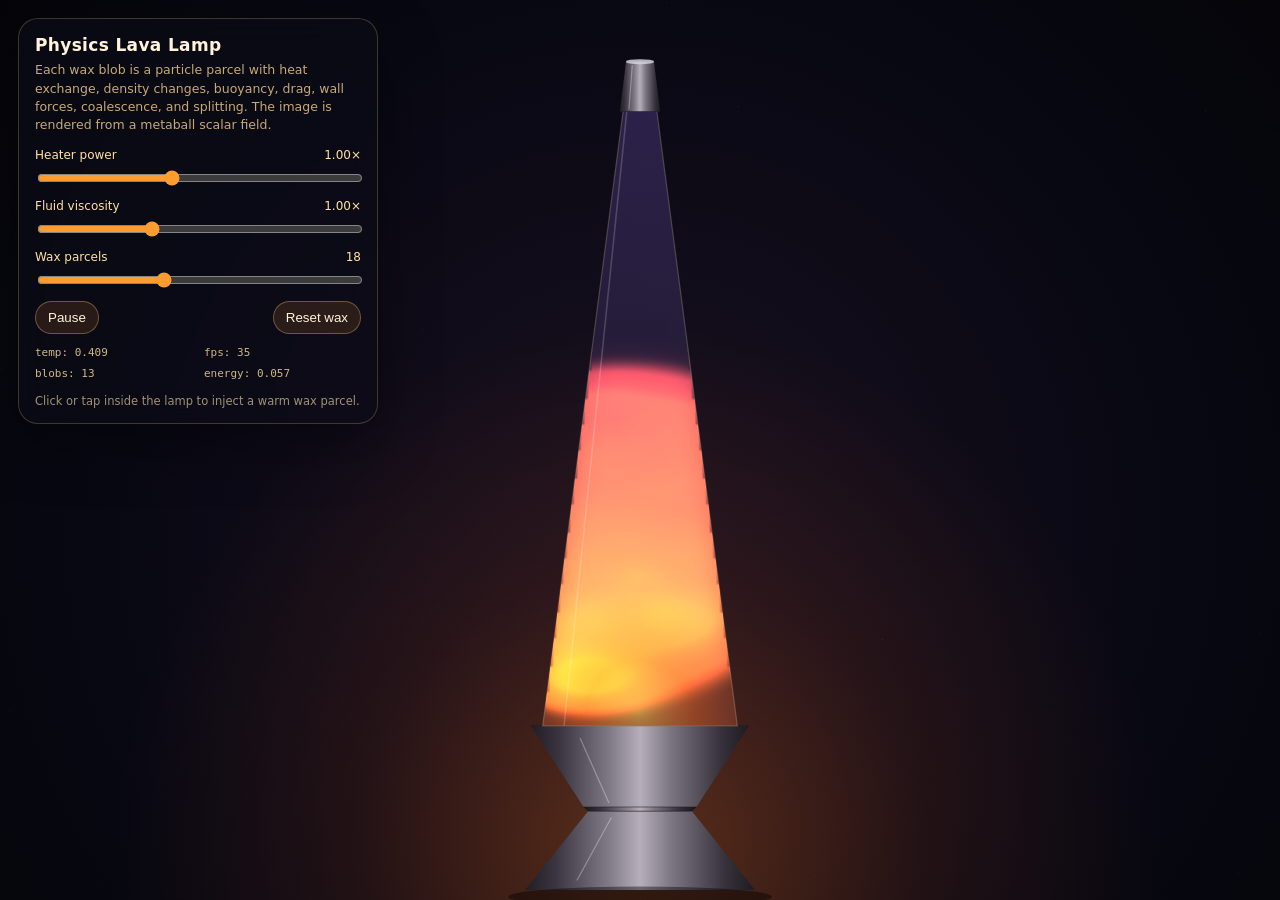
==== index.html @ b7b8f02c "Add index.html for GitHub Pages root serving Co-Authored-By: Claude Sonnet 4.6 (1M context) <noreply" ====
<!DOCTYPE html>
<html lang="en">
<head>
<meta charset="utf-8" />
<meta name="viewport" content="width=device-width, initial-scale=1" />
<title>Physics Lava Lamp Simulation</title>
<link rel="stylesheet" href="lamp.css" />
</head>
<body>
<canvas id="scene"></canvas>

<section class="hud" aria-label="Lava lamp controls">
  <h1>Physics Lava Lamp</h1>
  <p class="note">
    Each wax blob is a particle parcel with heat exchange, density changes,
    buoyancy, drag, wall forces, coalescence, and splitting. The image is
    rendered from a metaball scalar field.
  </p>

  <div class="grid">
    <label>
      <span class="row"><span>Heater power</span><output id="heatOut">1.00×</output></span>
      <input id="heat" type="range" min="0.55" max="1.65" step="0.01" value="1.00">
    </label>

    <label>
      <span class="row"><span>Fluid viscosity</span><output id="viscOut">1.00×</output></span>
      <input id="viscosity" type="range" min="0.55" max="1.85" step="0.01" value="1.00">
    </label>

    <label>
      <span class="row"><span>Wax parcels</span><output id="countOut">18</output></span>
      <input id="count" type="range" min="8" max="34" step="1" value="18">
    </label>

    <div class="row">
      <button id="pause">Pause</button>
      <button id="reset">Reset wax</button>
    </div>
  </div>

  <div class="stats">
    <span id="statTemp">temp: --</span>
    <span id="statFPS">fps: --</span>
    <span id="statBlob">blobs: --</span>
    <span id="statEnergy">energy: --</span>
  </div>

  <div class="hint">
    Click or tap inside the lamp to inject a warm wax parcel.
  </div>
</section>

<script src="lamp.js"></script>
</body>
</html>
---- lamp.css ----
:root {
  --panel: rgba(12, 13, 24, 0.68);
  --panel-border: rgba(255, 214, 128, 0.22);
  --text: #fff3dc;
  --muted: #c8a977;
  --accent: #ff9c2f;
}

* {
  box-sizing: border-box;
}

body {
  margin: 0;
  min-height: 100vh;
  overflow: hidden;
  background:
    radial-gradient(circle at 50% 18%, rgba(79, 31, 87, 0.42), transparent 34%),
    radial-gradient(circle at 50% 105%, rgba(255, 125, 26, 0.20), transparent 34%),
    linear-gradient(180deg, #05050a 0%, #11101f 42%, #07060b 100%);
  color: var(--text);
  font-family: ui-sans-serif, system-ui, -apple-system, BlinkMacSystemFont, "Segoe UI", sans-serif;
}

canvas {
  position: fixed;
  inset: 0;
  width: 100vw;
  height: 100vh;
  display: block;
}

.hud {
  position: fixed;
  left: 18px;
  top: 18px;
  width: min(360px, calc(100vw - 36px));
  padding: 16px 16px 14px;
  border: 1px solid var(--panel-border);
  border-radius: 20px;
  background: var(--panel);
  backdrop-filter: blur(16px);
  box-shadow: 0 18px 60px rgba(0, 0, 0, 0.42);
  user-select: none;
}

h1 {
  margin: 0 0 6px;
  font-size: 17px;
  line-height: 1.2;
  letter-spacing: 0.02em;
}

.note {
  margin: 0 0 14px;
  color: var(--muted);
  font-size: 12.5px;
  line-height: 1.45;
}

.grid {
  display: grid;
  gap: 11px;
}

label {
  display: grid;
  gap: 6px;
  font-size: 12px;
  color: #ffe1a4;
}

.row {
  display: flex;
  align-items: center;
  justify-content: space-between;
  gap: 12px;
}

input[type="range"] {
  width: 100%;
  accent-color: var(--accent);
}

button {
  appearance: none;
  border: 1px solid rgba(255, 214, 128, 0.32);
  border-radius: 999px;
  padding: 8px 12px;
  color: var(--text);
  background: rgba(255, 156, 47, 0.13);
  cursor: pointer;
  transition: transform 120ms ease, background 120ms ease;
}

button:hover {
  background: rgba(255, 156, 47, 0.22);
  transform: translateY(-1px);
}

.stats {
  display: grid;
  grid-template-columns: 1fr 1fr;
  gap: 6px 12px;
  margin-top: 12px;
  color: #cfb784;
  font: 11px/1.35 ui-monospace, SFMono-Regular, Menlo, Consolas, monospace;
}

.hint {
  margin-top: 12px;
  color: rgba(255, 227, 173, 0.62);
  font-size: 11.5px;
  line-height: 1.35;
}

@media (max-width: 700px) {
  .hud {
    left: 12px;
    right: 12px;
    top: 12px;
    width: auto;
    padding: 13px;
  }

  .note,
  .hint {
    display: none;
  }
}
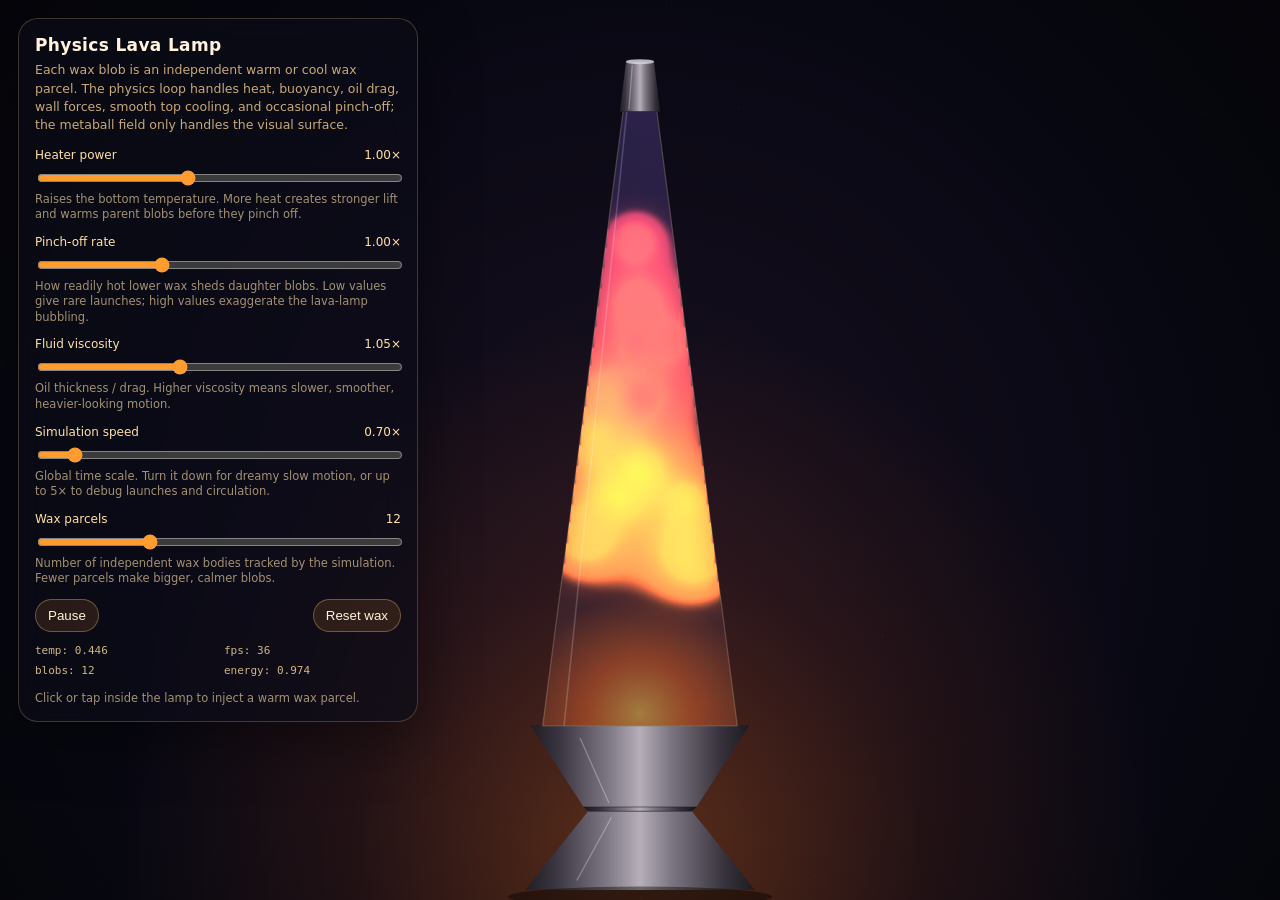
==== commit 5ab2e1e3: "Replace with v5 mass-pinch build, remove v5 subfolder Co-Authored-By: Claude Sonnet 4.6 (1M context)" ====
--- a/index.html
+++ b/index.html
@@ -12,25 +12,40 @@
 <section class="hud" aria-label="Lava lamp controls">
   <h1>Physics Lava Lamp</h1>
   <p class="note">
-    Each wax blob is a particle parcel with heat exchange, density changes,
-    buoyancy, drag, wall forces, coalescence, and splitting. The image is
-    rendered from a metaball scalar field.
+    Each wax blob is an independent warm or cool wax parcel. The physics loop
+    handles heat, buoyancy, oil drag, wall forces, smooth top cooling, and
+    occasional pinch-off; the metaball field only handles the visual surface.
   </p>
 
   <div class="grid">
     <label>
       <span class="row"><span>Heater power</span><output id="heatOut">1.00×</output></span>
       <input id="heat" type="range" min="0.55" max="1.65" step="0.01" value="1.00">
+      <span class="control-help">Raises the bottom temperature. More heat creates stronger lift and warms parent blobs before they pinch off.</span>
+    </label>
+
+    <label>
+      <span class="row"><span>Pinch-off rate</span><output id="launchOut">1.00×</output></span>
+      <input id="launch" type="range" min="0.25" max="2.50" step="0.01" value="1.00">
+      <span class="control-help">How readily hot lower wax sheds daughter blobs. Low values give rare launches; high values exaggerate the lava-lamp bubbling.</span>
     </label>
 
     <label>
       <span class="row"><span>Fluid viscosity</span><output id="viscOut">1.00×</output></span>
-      <input id="viscosity" type="range" min="0.55" max="1.85" step="0.01" value="1.00">
+      <input id="viscosity" type="range" min="0.55" max="1.85" step="0.01" value="1.05">
+      <span class="control-help">Oil thickness / drag. Higher viscosity means slower, smoother, heavier-looking motion.</span>
     </label>
 
     <label>
-      <span class="row"><span>Wax parcels</span><output id="countOut">18</output></span>
-      <input id="count" type="range" min="8" max="34" step="1" value="18">
+      <span class="row"><span>Simulation speed</span><output id="speedOut">0.70×</output></span>
+      <input id="speed" type="range" min="0.30" max="5.00" step="0.01" value="0.70">
+      <span class="control-help">Global time scale. Turn it down for dreamy slow motion, or up to 5× to debug launches and circulation.</span>
+    </label>
+
+    <label>
+      <span class="row"><span>Wax parcels</span><output id="countOut">12</output></span>
+      <input id="count" type="range" min="6" max="26" step="1" value="12">
+      <span class="control-help">Number of independent wax bodies tracked by the simulation. Fewer parcels make bigger, calmer blobs.</span>
     </label>
 
     <div class="row">
--- a/lamp.css
+++ b/lamp.css
@@ -34,7 +34,7 @@
   position: fixed;
   left: 18px;
   top: 18px;
-  width: min(360px, calc(100vw - 36px));
+  width: min(400px, calc(100vw - 36px));
   padding: 16px 16px 14px;
   border: 1px solid var(--panel-border);
   border-radius: 20px;
@@ -60,7 +60,7 @@
 
 .grid {
   display: grid;
-  gap: 11px;
+  gap: 12px;
 }
 
 label {
@@ -80,6 +80,13 @@
 input[type="range"] {
   width: 100%;
   accent-color: var(--accent);
+}
+
+.control-help {
+  margin-top: -2px;
+  color: rgba(255, 227, 173, 0.62);
+  font-size: 11.5px;
+  line-height: 1.35;
 }
 
 button {
